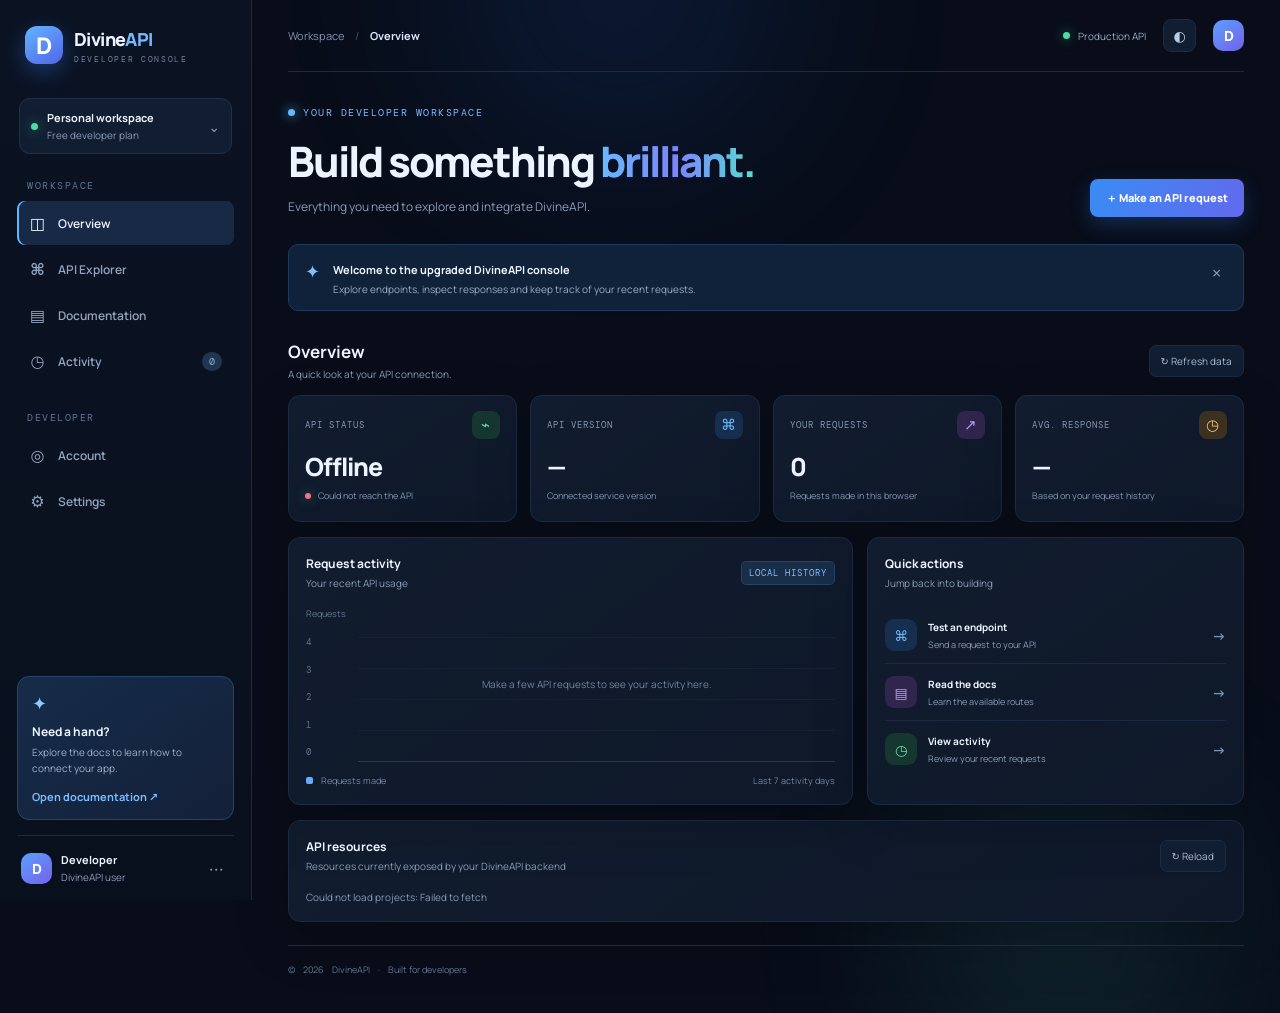
==== index.html @ c01345a4 "Add files via upload" ====
<!doctype html>
<html lang="en">
<head>
  <meta charset="utf-8">
  <meta name="viewport" content="width=device-width, initial-scale=1">
  <meta name="theme-color" content="#080d19">
  <title>DivineAPI — Developer Console</title>
  <link rel="preconnect" href="https://fonts.googleapis.com">
  <link rel="preconnect" href="https://fonts.gstatic.com" crossorigin>
  <link href="https://fonts.googleapis.com/css2?family=DM+Mono:wght@400;500&family=Manrope:wght@400;500;600;700;800&display=swap" rel="stylesheet">
  <link rel="stylesheet" href="styles.css">
</head>
<body>
  <div class="ambient ambient-a"></div><div class="ambient ambient-b"></div>
  <aside class="sidebar" id="sidebar">
    <a class="brand" href="#"><span class="brand-mark">D</span><span>Divine<span class="brand-muted">API</span><small>DEVELOPER CONSOLE</small></span></a>
    <div class="workspace"><span class="workspace-dot"></span><span><b>Personal workspace</b><small>Free developer plan</small></span><span class="chevron">⌄</span></div>
    <nav>
      <p class="nav-label">WORKSPACE</p>
      <button class="nav-link active" data-page="overview"><span>◫</span> Overview</button>
      <button class="nav-link" data-page="explorer"><span>⌘</span> API Explorer</button>
      <button class="nav-link" data-page="docs"><span>▤</span> Documentation</button>
      <button class="nav-link" data-page="activity"><span>◷</span> Activity <i class="nav-count" id="activityCount">0</i></button>
      <p class="nav-label nav-spaced">DEVELOPER</p>
      <button class="nav-link" data-page="account"><span>◎</span> Account</button>
      <button class="nav-link" data-page="settings"><span>⚙</span> Settings</button>
    </nav>
    <div class="sidebar-bottom">
      <div class="help-card"><span class="help-icon">✦</span><b>Need a hand?</b><p>Explore the docs to learn how to connect your app.</p><button data-page="docs">Open documentation ↗</button></div>
      <div class="user-mini"><div class="avatar">D</div><span><b>Developer</b><small>DivineAPI user</small></span><button class="dots" aria-label="Account menu">···</button></div>
    </div>
  </aside>

  <main class="main">
    <header class="topbar">
      <button class="mobile-menu" id="mobileMenu" aria-label="Open menu">☰</button>
      <div class="crumb">Workspace <span>/</span> <b id="crumbPage">Overview</b></div>
      <div class="top-actions"><span class="connection"><i></i> Production API</span><button class="icon-btn" id="themeToggle" title="Toggle theme">◐</button><button class="top-avatar">D</button></div>
    </header>

    <section class="page active" id="page-overview">
      <div class="welcome-row"><div><div class="eyebrow"><span class="pulse"></span> YOUR DEVELOPER WORKSPACE</div><h1>Build something <span>brilliant.</span></h1><p class="subhead">Everything you need to explore and integrate DivineAPI.</p></div><button class="primary-btn" data-page="explorer">＋ Make an API request</button></div>
      <div class="notice"><span>✦</span><div><b>Welcome to the upgraded DivineAPI console</b><p>Explore endpoints, inspect responses and keep track of your recent requests.</p></div><button id="dismissNotice" aria-label="Dismiss">×</button></div>
      <div class="section-head"><div><h2>Overview</h2><p>A quick look at your API connection.</p></div><button class="quiet-btn" id="refreshAll">↻ Refresh data</button></div>
      <div class="stats-grid">
        <article class="stat-card"><div class="stat-top"><span>API STATUS</span><span class="stat-icon green">⌁</span></div><div class="stat-value" id="apiStatus">Checking…</div><div class="stat-foot"><i class="tiny-dot" id="statusDot"></i><span id="statusDetail">Connecting to production</span></div></article>
        <article class="stat-card"><div class="stat-top"><span>API VERSION</span><span class="stat-icon blue">⌘</span></div><div class="stat-value" id="apiVersion">—</div><div class="stat-foot">Connected service version</div></article>
        <article class="stat-card"><div class="stat-top"><span>YOUR REQUESTS</span><span class="stat-icon purple">↗</span></div><div class="stat-value" id="requestTotal">0</div><div class="stat-foot">Requests made in this browser</div></article>
        <article class="stat-card"><div class="stat-top"><span>AVG. RESPONSE</span><span class="stat-icon amber">◷</span></div><div class="stat-value" id="avgResponse">—</div><div class="stat-foot">Based on your request history</div></article>
      </div>
      <div class="content-grid">
        <article class="panel chart-panel"><div class="panel-head"><div><h3>Request activity</h3><p>Your recent API usage</p></div><span class="tag">LOCAL HISTORY</span></div><div class="chart-wrap"><div class="chart-y"><span>Requests</span><span>4</span><span>3</span><span>2</span><span>1</span><span>0</span></div><div class="chart" id="activityChart"><div class="chart-empty">Make a few API requests to see your activity here.</div></div></div><div class="chart-legend"><span><i></i> Requests made</span><span>Last 7 activity days</span></div></article>
        <article class="panel"><div class="panel-head"><div><h3>Quick actions</h3><p>Jump back into building</p></div></div><div class="quick-list"><button data-page="explorer"><span class="quick-icon blue">⌘</span><span><b>Test an endpoint</b><small>Send a request to your API</small></span><strong>→</strong></button><button data-page="docs"><span class="quick-icon purple">▤</span><span><b>Read the docs</b><small>Learn the available routes</small></span><strong>→</strong></button><button data-page="activity"><span class="quick-icon green">◷</span><span><b>View activity</b><small>Review your recent requests</small></span><strong>→</strong></button></div></article>
      </div>
      <article class="panel projects-panel"><div class="panel-head"><div><h3>API resources</h3><p>Resources currently exposed by your DivineAPI backend</p></div><button class="quiet-btn" id="reloadProjects">↻ Reload</button></div><div id="projectsList" class="resource-list"><div class="loading-line">Loading resources…</div></div></article>
    </section>

    <section class="page" id="page-explorer">
      <div class="page-title"><div class="eyebrow">DEVELOPER TOOLS</div><h1>API <span>Explorer</span></h1><p class="subhead">Build a request, send it to DivineAPI and inspect the response.</p></div>
      <div class="explorer-layout">
        <article class="panel request-panel">
          <div class="panel-head"><div><h3>Request builder</h3><p>Requests are sent directly from your browser.</p></div><span class="tag">LIVE</span></div>
          <label class="field-label">REQUEST URL</label><div class="url-row"><select id="method"><option>GET</option><option>POST</option><option>PUT</option><option>PATCH</option><option>DELETE</option></select><input id="endpoint" value="/api/status" spellcheck="false"><button class="send-btn" id="sendRequest">Send ↗</button></div>
          <div class="field-label row-label"><span>HEADERS</span><button class="text-btn" id="addHeader">＋ Add header</button></div><div id="headers" class="headers-list"><div class="header-row"><input value="Accept" aria-label="Header name"><input value="application/json" aria-label="Header value"><button class="remove-header" aria-label="Remove header">×</button></div></div>
          <label class="field-label body-label" for="requestBody">JSON BODY <span class="optional">OPTIONAL · POST / PUT / PATCH</span></label><textarea id="requestBody" spellcheck="false" placeholder='{&#10;  "example": "value"&#10;}'></textarea>
          <div class="request-tip"><span>ⓘ</span> Never put private service-role keys or passwords in frontend requests.</div>
        </article>
        <article class="panel response-panel"><div class="panel-head"><div><h3>Response</h3><p>Server output appears here.</p></div><button class="quiet-btn" id="copyResponse">Copy</button></div><div class="response-meta"><span class="response-status" id="responseStatus">WAITING</span><span id="responseTime">—</span></div><pre id="responseOutput"><span class="muted-code">// Your response will appear here.</span></pre></article>
      </div>
      <div class="panel endpoint-shortcuts"><div class="panel-head"><div><h3>Try a known endpoint</h3><p>These routes are part of the current DivineAPI backend.</p></div></div><div class="endpoint-chips"><button data-endpoint="/api/status">GET <b>/api/status</b></button><button data-endpoint="/api/projects">GET <b>/api/projects</b></button><button data-endpoint="/api/auth/me">GET <b>/api/auth/me</b></button></div></div>
    </section>

    <section class="page" id="page-docs">
      <div class="page-title"><div class="eyebrow">LEARN & INTEGRATE</div><h1>API <span>Documentation</span></h1><p class="subhead">A practical guide to the routes currently available in DivineAPI.</p></div>
      <div class="docs-layout"><aside class="panel docs-nav"><b>GETTING STARTED</b><button class="doc-nav active" data-doc="intro">Introduction</button><button class="doc-nav" data-doc="requests">Making requests</button><b>ENDPOINTS</b><button class="doc-nav" data-doc="status">GET /api/status</button><button class="doc-nav" data-doc="projects">GET /api/projects</button><button class="doc-nav" data-doc="login">POST /api/auth/login</button><button class="doc-nav" data-doc="register">POST /api/auth/register</button><button class="doc-nav" data-doc="reset">POST /api/auth/forgot-password</button></aside><article class="panel doc-content" id="docContent"></article></div>
    </section>

    <section class="page" id="page-activity">
      <div class="page-title"><div class="eyebrow">REQUEST MONITOR</div><h1>Activity <span>history</span></h1><p class="subhead">A local record of requests made from this browser.</p></div>
      <article class="panel"><div class="panel-head"><div><h3>Recent requests</h3><p id="historySubtitle">No requests yet.</p></div><button class="quiet-btn danger-text" id="clearHistory">Clear history</button></div><div class="table-scroll"><table><thead><tr><th>METHOD</th><th>ENDPOINT</th><th>STATUS</th><th>TIME</th><th>WHEN</th></tr></thead><tbody id="historyRows"><tr><td colspan="5" class="empty-cell">Your request history will appear here.</td></tr></tbody></table></div></article>
    </section>

    <section class="page" id="page-account">
      <div class="page-title"><div class="eyebrow">DEVELOPER PROFILE</div><h1>Your <span>account</span></h1><p class="subhead">Sign in to access your DivineAPI account.</p></div>
      <div class="account-grid"><article class="panel account-card"><div class="account-avatar">D</div><h3>DivineAPI developer</h3><p>Account tools connect to your existing API authentication routes.</p><div class="account-actions"><button class="primary-btn" id="showLogin">Sign in</button><button class="secondary-btn" id="showRegister">Create account</button></div><div id="authMessage" class="auth-message"></div></article><article class="panel auth-form" id="authForm"><div class="panel-head"><div><h3 id="authTitle">Sign in</h3><p id="authDescription">Use your DivineAPI account details.</p></div></div><label class="field-label" for="authEmail">EMAIL</label><input class="form-input" id="authEmail" type="email" autocomplete="email" placeholder="you@example.com"><label class="field-label" for="authPassword">PASSWORD</label><input class="form-input" id="authPassword" type="password" autocomplete="current-password" placeholder="Your password"><div id="usernameWrap" class="hidden"><label class="field-label" for="authUsername">USERNAME</label><input class="form-input" id="authUsername" placeholder="Choose a username"></div><button class="primary-btn full-btn" id="authSubmit">Sign in</button><button class="text-btn" id="forgotPassword">Forgot password?</button><div class="auth-warning">Use your own account. Never share your password or verification codes.</div></article></div>
    </section>

    <section class="page" id="page-settings">
      <div class="page-title"><div class="eyebrow">PREFERENCES</div><h1>Console <span>settings</span></h1><p class="subhead">Personalize this browser's developer console.</p></div>
      <article class="panel settings-panel"><div class="setting-row"><div><b>Appearance</b><p>Switch between dark and light themes.</p></div><button class="secondary-btn" id="settingsTheme">Toggle theme</button></div><div class="setting-row"><div><b>Request history</b><p>History is stored locally in this browser only.</p></div><button class="secondary-btn" id="settingsClear">Clear local history</button></div><div class="setting-row"><div><b>API connection</b><p id="apiBaseText">https://divine-api-seven.vercel.app</p></div><button class="secondary-btn" id="testConnection">Test connection</button></div></article>
    </section>
    <footer>© <span id="year"></span> DivineAPI <span>·</span> Built for developers</footer>
  </main>
  <div class="toast" id="toast"></div>
  <script src="app.js"></script>
</body>
</html>
---- styles.css ----
:root{--bg:#080d19;--sidebar:#0b1120;--panel:#101a2c;--panel2:#0d1728;--line:#1c2b42;--text:#edf4ff;--muted:#8a9bb4;--blue:#56a9ff;--cyan:#4de0d0;--purple:#a78bfa;--green:#4adea5;--red:#fb7185;--shadow:0 18px 55px #0003}*{box-sizing:border-box}body{margin:0;background:var(--bg);color:var(--text);font-family:Manrope,system-ui,sans-serif;font-size:14px;min-height:100vh}button,input,select,textarea{font:inherit}button{cursor:pointer}.ambient{position:fixed;pointer-events:none;border-radius:50%;filter:blur(100px);opacity:.12;z-index:-1}.ambient-a{width:340px;height:340px;background:#237dff;top:-180px;left:35%}.ambient-b{width:300px;height:300px;background:#4de0d0;bottom:-180px;right:5%}.sidebar{width:252px;position:fixed;inset:0 auto 0 0;background:linear-gradient(180deg,#0b1323,#09101d);border-right:1px solid var(--line);padding:26px 17px 16px;display:flex;flex-direction:column;z-index:5}.brand{display:flex;align-items:center;gap:11px;color:var(--text);text-decoration:none;font-size:18px;font-weight:800;letter-spacing:-.6px;padding:0 8px}.brand-mark{width:38px;height:38px;border-radius:12px;display:grid;place-items:center;background:linear-gradient(145deg,#62b5ff,#5165e8);box-shadow:0 7px 22px #3d82ff55;color:white;font-size:23px}.brand-muted{color:#74baff}.brand small{display:block;color:#71839d;font:8px 'DM Mono',monospace;letter-spacing:1.7px;margin-top:3px}.workspace{margin:34px 2px 25px;padding:11px;background:#111e31;border:1px solid #20324a;border-radius:11px;display:flex;align-items:center;gap:9px}.workspace-dot,.connection i,.pulse,.tiny-dot{width:7px;height:7px;border-radius:50%;background:var(--green);box-shadow:0 0 12px #4adea588}.workspace b,.workspace small,.user-mini b,.user-mini small{display:block}.workspace b,.user-mini b{font-size:11px}.workspace small,.user-mini small{font-size:10px;color:var(--muted);margin-top:3px}.chevron{margin-left:auto;color:var(--muted)}.nav-label{font:10px 'DM Mono',monospace;color:#61738e;letter-spacing:1.5px;padding:0 10px;margin:0 0 9px}.nav-spaced{margin-top:28px}.nav-link{width:100%;border:0;background:none;color:#93a4bd;padding:11px 12px;text-align:left;border-radius:8px;display:flex;align-items:center;gap:12px;font-weight:600;font-size:12px;margin:2px 0}.nav-link>span{width:17px;text-align:center;font-size:16px}.nav-link:hover,.nav-link.active{background:#172944;color:#eaf4ff}.nav-link.active{box-shadow:inset 2px 0 #63b4ff}.nav-count{font-style:normal;margin-left:auto;font:10px 'DM Mono';color:#90a7c5;background:#203550;padding:3px 7px;border-radius:20px}.sidebar-bottom{margin-top:auto}.help-card{padding:14px;background:linear-gradient(145deg,#152c49,#142039);border:1px solid #25466b;border-radius:12px;margin-bottom:15px}.help-icon{color:#8dcaff;font-size:18px}.help-card b{display:block;margin:8px 0 4px;font-size:12px}.help-card p{font-size:10px;line-height:1.6;color:#9fb0c7;margin:0 0 10px}.help-card button,.text-btn{border:0;background:none;color:#79bcff;font-size:11px;font-weight:700;padding:0}.user-mini{border-top:1px solid var(--line);padding:16px 4px 0;display:flex;align-items:center;gap:9px}.avatar,.top-avatar{width:31px;height:31px;border-radius:10px;background:linear-gradient(140deg,#5b9fff,#7462e9);display:grid;place-items:center;color:white;font-weight:800}.dots{margin-left:auto;background:none;border:0;color:#8192aa;font-size:20px}.main{margin-left:252px;min-height:100vh;padding:0 36px 20px;max-width:1600px}.topbar{height:72px;border-bottom:1px solid var(--line);display:flex;align-items:center;justify-content:space-between}.crumb{color:#8293ac;font-size:11px}.crumb span{padding:0 9px;color:#455670}.crumb b{color:#dce9fb}.top-actions{display:flex;align-items:center;gap:17px}.connection{display:flex;align-items:center;gap:8px;color:#9aacc3;font-size:10px}.icon-btn{background:#111d30;border:1px solid var(--line);color:#b9cce5;border-radius:8px;width:33px;height:33px}.top-avatar{border:0}.mobile-menu{display:none}.page{display:none;padding-top:34px;animation:fade .25s ease}.page.active{display:block}@keyframes fade{from{opacity:0;transform:translateY(5px)}to{opacity:1;transform:none}}.welcome-row{display:flex;justify-content:space-between;align-items:end;gap:20px}.eyebrow{font:10px 'DM Mono',monospace;color:#79baff;letter-spacing:1.5px;display:flex;align-items:center;gap:8px}.pulse{background:#64baff;box-shadow:0 0 12px #64baff}.page h1{font-size:clamp(29px,4vw,42px);letter-spacing:-2px;margin:13px 0 7px;font-weight:800}.page h1 span{background:linear-gradient(90deg,#68baff,#7c83ff,#55dfd0);background-clip:text;color:transparent}.subhead{color:var(--muted);font-size:12px;margin:0;line-height:1.7}.primary-btn,.send-btn{border:0;background:linear-gradient(110deg,#398cf3,#6269ee);color:white;padding:11px 16px;border-radius:8px;font-size:11px;font-weight:800;box-shadow:0 7px 20px #397ff044;transition:.2s}.primary-btn:hover,.send-btn:hover{transform:translateY(-2px);filter:brightness(1.1)}.notice{margin:27px 0 29px;padding:14px 16px;display:flex;gap:13px;align-items:flex-start;background:#10223a;border:1px solid #1d3b5d;border-radius:10px}.notice>span{color:#7fc2ff;font-size:18px}.notice b{font-size:11px}.notice p{margin:4px 0 0;color:#9aacc3;font-size:10px}.notice button{margin-left:auto;border:0;background:none;color:#8498b2;font-size:19px}.section-head,.panel-head{display:flex;align-items:center;justify-content:space-between;gap:15px}.section-head{margin-bottom:14px}.section-head h2{font-size:17px;margin:0 0 4px}.section-head p,.panel-head p{font-size:10px;color:var(--muted);margin:0}.quiet-btn{background:#111d30;border:1px solid var(--line);color:#a9bdd6;border-radius:7px;padding:8px 11px;font-size:10px}.quiet-btn:hover,.secondary-btn:hover{border-color:#477bb1;color:white}.stats-grid{display:grid;grid-template-columns:repeat(4,minmax(0,1fr));gap:13px}.stat-card,.panel{background:linear-gradient(145deg,#111c2e,#0e1829);border:1px solid var(--line);border-radius:12px;box-shadow:var(--shadow)}.stat-card{padding:15px 16px;min-height:127px}.stat-top{display:flex;justify-content:space-between;align-items:center;color:#8497b2;font:9px 'DM Mono';letter-spacing:1px}.stat-icon{width:28px;height:28px;border-radius:8px;display:grid;place-items:center;font-size:15px}.green{background:#15372f;color:#59e2ac}.blue{background:#172f4e;color:#70baff}.purple{background:#30264d;color:#b59aff}.amber{background:#3c3020;color:#f4c36c}.stat-value{font-size:25px;font-weight:800;letter-spacing:-1px;margin:10px 0 5px}.stat-foot{font-size:9px;color:#8294ad;display:flex;align-items:center;gap:7px}.tiny-dot{width:6px;height:6px}.content-grid{display:grid;grid-template-columns:1.5fr 1fr;gap:14px;margin-top:15px}.panel{padding:17px;margin-bottom:14px}.panel-head{margin-bottom:17px}.panel-head h3{font-size:12px;margin:0 0 4px}.tag{font:9px 'DM Mono';letter-spacing:1px;color:#83bfff;background:#172d48;border:1px solid #254362;border-radius:5px;padding:5px 7px}.chart-wrap{height:155px;display:flex;gap:12px}.chart-y{display:flex;flex-direction:column;justify-content:space-between;color:#62748e;font:9px 'DM Mono';padding:0 0 4px}.chart-y span:first-child{font-family:Manrope;font-size:9px}.chart{flex:1;display:flex;align-items:end;justify-content:space-around;border-bottom:1px solid #263750;background:repeating-linear-gradient(to bottom,transparent 0,transparent 30px,#1b2a40 31px);position:relative;padding:0 8px}.chart-empty{position:absolute;inset:0;display:grid;place-items:center;text-align:center;color:#71839d;font-size:10px;padding:15px}.bar-group{height:100%;display:flex;align-items:end;gap:4px;position:relative;z-index:1}.bar{width:13px;min-height:2px;background:linear-gradient(180deg,#6bbcff,#5e70eb);border-radius:4px 4px 0 0;transition:height .4s}.chart-legend{display:flex;justify-content:space-between;color:#7587a0;font-size:9px;margin-top:12px}.chart-legend i{display:inline-block;width:7px;height:7px;border-radius:2px;background:#69aaff;margin-right:6px}.quick-list button{width:100%;display:flex;align-items:center;gap:11px;padding:12px 0;background:none;border:0;border-bottom:1px solid #1b2a40;color:var(--text);text-align:left}.quick-list button:last-child{border:0}.quick-icon{width:32px;height:32px;border-radius:9px;display:grid;place-items:center}.quick-list b,.quick-list small{display:block}.quick-list b{font-size:10px}.quick-list small{font-size:9px;color:var(--muted);margin-top:4px}.quick-list strong{margin-left:auto;color:#7894b5}.projects-panel{margin-top:1px}.resource-list{display:grid;grid-template-columns:repeat(3,1fr);gap:9px}.resource-item{padding:12px;background:#0d1727;border:1px solid #1d2d44;border-radius:8px}.resource-item b{font-size:10px;display:block}.resource-item small{font:9px 'DM Mono';color:#83baff;display:block;margin-top:6px}.loading-line{font-size:10px;color:var(--muted)}footer{border-top:1px solid var(--line);padding:17px 0;margin-top:23px;color:#61738e;font-size:9px}footer span{padding:0 6px}.page-title{margin-bottom:24px}.explorer-layout{display:grid;grid-template-columns:1.05fr .95fr;gap:14px}.request-panel,.response-panel{min-width:0}.field-label{display:block;font:9px 'DM Mono';letter-spacing:1px;color:#8297b3;margin:17px 0 8px}.url-row{display:flex;gap:7px}.url-row select,.url-row input,.form-input,.header-row input{background:#091322;border:1px solid #253852;color:var(--text);border-radius:7px;padding:10px;font-size:11px;min-width:0}.url-row select{width:72px;color:#75bdff;font:10px 'DM Mono'}.url-row input{flex:1;font:11px 'DM Mono'}.send-btn{padding:0 15px}.row-label{display:flex;justify-content:space-between;align-items:center}.row-label .text-btn{font:10px Manrope}.headers-list{display:grid;gap:7px}.header-row{display:flex;gap:7px}.header-row input{width:50%;font:10px 'DM Mono'}.remove-header{border:0;background:none;color:#8193ad;font-size:17px}.optional{color:#566a85;font-size:8px;margin-left:6px}.body-label{margin-top:18px}textarea{width:100%;min-height:120px;resize:vertical;background:#091322;border:1px solid #253852;border-radius:8px;padding:12px;color:#dceaff;font:11px/1.6 'DM Mono';outline:none}input:focus,select:focus,textarea:focus{border-color:#529be8;outline:1px solid #529be833}.request-tip{font-size:9px;color:#8497b1;margin-top:11px;line-height:1.6}.request-tip span{color:#6fb7ff}.response-meta{display:flex;align-items:center;gap:10px;color:#8092aa;font:9px 'DM Mono';margin:9px 0 12px}.response-status{padding:4px 7px;border-radius:5px;background:#1b2b40;color:#9eb4ce}.response-status.ok{background:#15382f;color:#60e3ad}.response-status.bad{background:#43232d;color:#ff8da0}pre{margin:0;background:#091322;border:1px solid #1b2d44;border-radius:8px;padding:14px;min-height:300px;max-height:470px;overflow:auto;color:#a8d5ff;font:10px/1.7 'DM Mono';white-space:pre-wrap;word-break:break-word}.muted-code{color:#61758f}.endpoint-chips{display:flex;gap:8px;flex-wrap:wrap}.endpoint-chips button{background:#0b1626;border:1px solid #243852;border-radius:7px;padding:9px 11px;color:#75baff;font:9px 'DM Mono'}.endpoint-chips b{color:#d7e6f8;margin-left:5px}.docs-layout{display:grid;grid-template-columns:205px 1fr;gap:14px}.docs-nav{align-self:start}.docs-nav>b{display:block;font:9px 'DM Mono';color:#7286a2;letter-spacing:1px;margin:6px 0 10px}.docs-nav>b:not(:first-child){margin-top:22px}.doc-nav{display:block;width:100%;text-align:left;border:0;background:none;color:#94a6bf;padding:9px;border-radius:6px;font-size:10px}.doc-nav.active,.doc-nav:hover{background:#172a43;color:#8cc8ff}.doc-content{min-height:370px}.doc-content h2{font-size:20px;margin:0 0 12px}.doc-content h3{font-size:13px;margin:24px 0 8px}.doc-content p,.doc-content li{font-size:11px;line-height:1.8;color:#9bacbf}.doc-content code{font:10px 'DM Mono';color:#8cc8ff;background:#0a1524;padding:3px 5px;border-radius:4px}.doc-content pre{min-height:0;margin:12px 0}.doc-content .copy-code{float:right}.table-scroll{overflow:auto}table{width:100%;border-collapse:collapse;text-align:left;white-space:nowrap}th{font:9px 'DM Mono';color:#71849e;letter-spacing:1px;padding:10px;border-bottom:1px solid var(--line)}td{font:10px 'DM Mono';color:#b5c7dd;padding:13px 10px;border-bottom:1px solid #1a2940}td .method{color:#70baff}td .status-pill{padding:4px 6px;border-radius:4px;background:#15382f;color:#5ee0aa}.empty-cell{text-align:center;color:#7789a2;padding:30px}.danger-text{color:#ff8c9e}.account-grid{display:grid;grid-template-columns:.85fr 1.15fr;gap:14px;max-width:900px}.account-card{text-align:center;padding:30px}.account-avatar{width:55px;height:55px;margin:5px auto 13px;border-radius:17px;display:grid;place-items:center;background:linear-gradient(145deg,#5bafff,#635ce8);font-size:27px;font-weight:800}.account-card h3{font-size:14px}.account-card p{font-size:10px;color:var(--muted);line-height:1.7}.account-actions{display:flex;justify-content:center;gap:8px;flex-wrap:wrap;margin-top:20px}.secondary-btn{background:#111e31;border:1px solid #2a3d57;color:#b9cce3;border-radius:7px;padding:10px 13px;font-size:10px;font-weight:700}.auth-form .field-label{margin-top:13px}.form-input{width:100%;padding:11px}.full-btn{width:100%;margin-top:17px}.auth-form>.text-btn{display:block;margin:13px auto}.auth-warning{font-size:9px;color:#8193aa;background:#0b1625;padding:10px;border-radius:7px;line-height:1.6}.auth-message{font-size:10px;color:#6fe0b0;margin-top:15px}.hidden{display:none}.settings-panel{max-width:850px}.setting-row{display:flex;align-items:center;justify-content:space-between;gap:15px;padding:18px 0;border-bottom:1px solid var(--line)}.setting-row:last-child{border:0}.setting-row b{font-size:11px}.setting-row p{font-size:10px;color:var(--muted);margin:5px 0 0}.setting-row p#apiBaseText{font-family:'DM Mono';color:#80bfff}.toast{position:fixed;right:24px;bottom:24px;background:#18314d;border:1px solid #31567a;color:#eaf5ff;padding:12px 16px;border-radius:9px;font-size:11px;box-shadow:var(--shadow);opacity:0;transform:translateY(10px);pointer-events:none;transition:.25s;z-index:20}.toast.show{opacity:1;transform:none}body.light{--bg:#eef3fa;--sidebar:#f8fbff;--panel:#fff;--panel2:#f5f8fc;--line:#dce5f0;--text:#15243a;--muted:#65758c;--shadow:0 12px 35px #314c6b12}body.light .sidebar{background:#f8fbff}body.light .stat-card,body.light .panel{background:linear-gradient(145deg,#fff,#f9fbff)}body.light .workspace,body.light .notice,body.light .help-card{background:#edf4fc}body.light .url-row input,body.light .url-row select,body.light .form-input,body.light .header-row input,body.light textarea,body.light pre,body.light .resource-item,body.light .endpoint-chips button{background:#f4f7fb;color:#20324b}body.light .quick-list button{color:#1d2d43}body.light .crumb b{color:#20324b}body.light .quiet-btn,body.light .icon-btn,body.light .secondary-btn{background:#f5f8fc;color:#40536c}body.light td{color:#40536c}@media(max-width:1100px){.main{padding:0 24px 20px}.stats-grid{grid-template-columns:repeat(2,1fr)}.content-grid{grid-template-columns:1fr}.resource-list{grid-template-columns:repeat(2,1fr)}}@media(max-width:760px){.sidebar{transform:translateX(-100%);transition:transform .25s;box-shadow:var(--shadow)}.sidebar.open{transform:translateX(0)}.main{margin-left:0;padding:0 17px 18px}.topbar{height:60px}.mobile-menu{display:block;background:none;border:0;color:var(--text);font-size:19px;margin-right:12px}.crumb{margin-right:auto}.connection{display:none}.welcome-row{align-items:flex-start;flex-direction:column}.welcome-row .primary-btn{width:100%}.page{padding-top:25px}.explorer-layout,.docs-layout,.account-grid{grid-template-columns:1fr}.docs-nav{display:grid;grid-template-columns:repeat(2,1fr);gap:3px}.docs-nav>b{grid-column:1/-1}.docs-nav>b:not(:first-child){margin-top:8px}.resource-list{grid-template-columns:1fr 1fr}.stats-grid{gap:9px}.stat-card{padding:12px;min-height:115px}.stat-value{font-size:22px}.chart-panel{min-width:0}.setting-row{align-items:flex-start;flex-direction:column}.setting-row button{width:100%}.page h1{letter-spacing:-1.5px}.top-actions{gap:8px}}@media(max-width:430px){.stats-grid{grid-template-columns:1fr 1fr}.stat-top{font-size:8px}.resource-list{grid-template-columns:1fr}.url-row{flex-wrap:wrap}.url-row input{min-width:calc(100% - 80px)}.send-btn{height:38px;margin-left:auto}.endpoint-chips{display:grid}.endpoint-chips button{text-align:left}.notice{padding:12px}.chart-wrap{height:135px}}
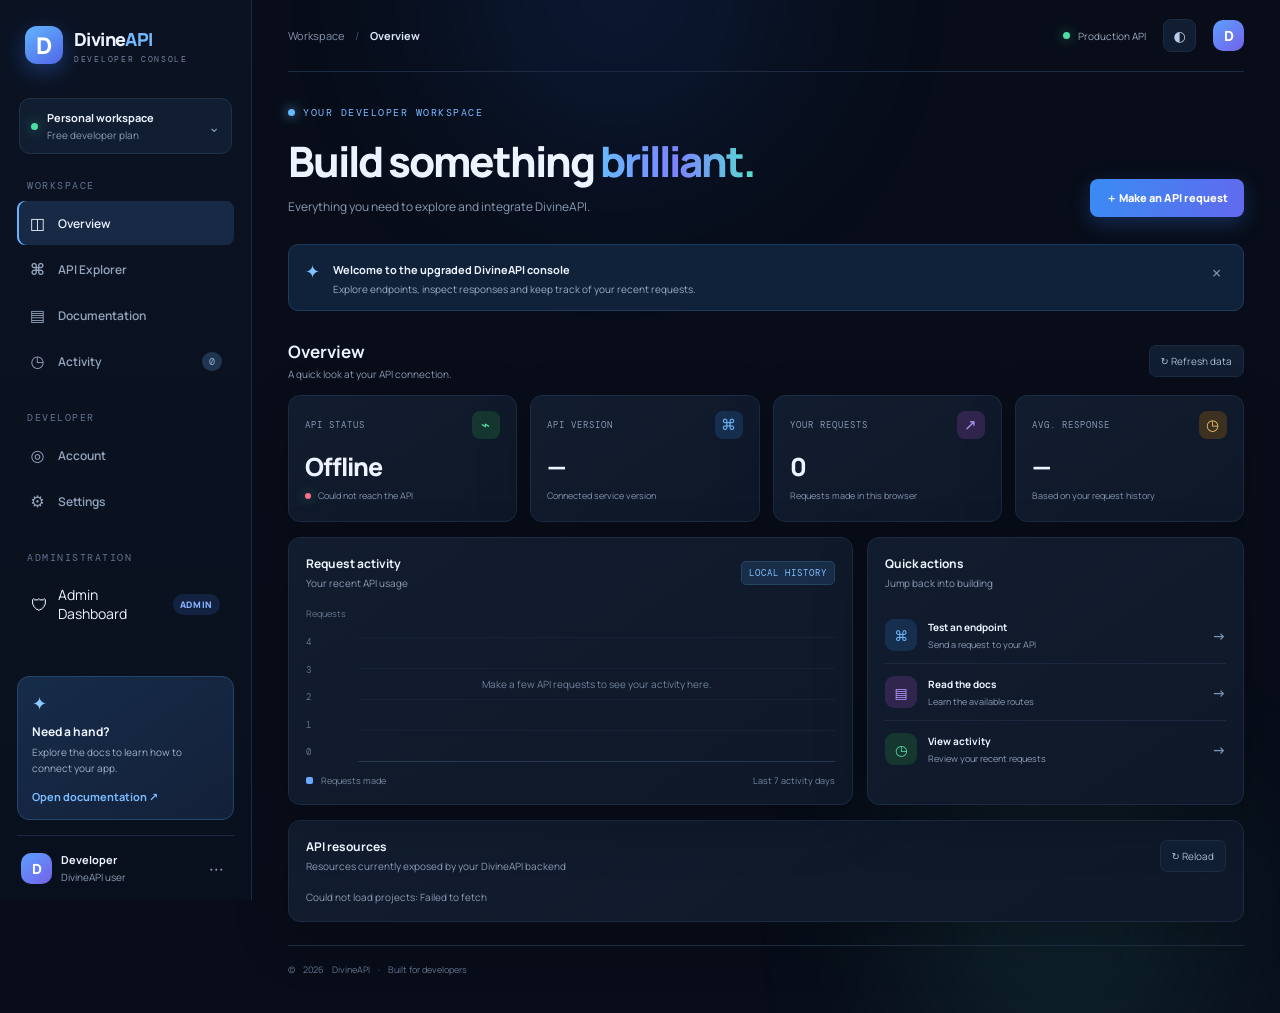
==== commit 7f3c52ac: "Refactor HTML structure and styles for sidebar" ====
--- a/index.html
+++ b/index.html
@@ -1,3 +1,4 @@
+
 <!doctype html>
 <html lang="en">
 <head>
@@ -9,25 +10,90 @@
   <link rel="preconnect" href="https://fonts.gstatic.com" crossorigin>
   <link href="https://fonts.googleapis.com/css2?family=DM+Mono:wght@400;500&family=Manrope:wght@400;500;600;700;800&display=swap" rel="stylesheet">
   <link rel="stylesheet" href="styles.css">
+  <style>
+    .admin-nav-link {
+      display: flex;
+      align-items: center;
+      gap: 10px;
+      width: 100%;
+      padding: 12px 14px;
+      margin-top: 5px;
+      border-radius: 9px;
+      text-decoration: none;
+      color: inherit;
+      font: inherit;
+      transition: background .2s, color .2s;
+    }
+
+    .admin-nav-link:hover {
+      background: rgba(67, 133, 255, .12);
+      color: #4385ff;
+    }
+
+    .admin-nav-link span {
+      font-size: 17px;
+    }
+
+    .admin-nav-link .admin-badge {
+      margin-left: auto;
+      font-size: 9px;
+      font-weight: 800;
+      letter-spacing: .7px;
+      color: #8bb5ff;
+      background: rgba(67, 133, 255, .15);
+      padding: 4px 7px;
+      border-radius: 20px;
+    }
+  </style>
 </head>
 <body>
   <div class="ambient ambient-a"></div><div class="ambient ambient-b"></div>
+
   <aside class="sidebar" id="sidebar">
-    <a class="brand" href="#"><span class="brand-mark">D</span><span>Divine<span class="brand-muted">API</span><small>DEVELOPER CONSOLE</small></span></a>
-    <div class="workspace"><span class="workspace-dot"></span><span><b>Personal workspace</b><small>Free developer plan</small></span><span class="chevron">⌄</span></div>
+    <a class="brand" href="#">
+      <span class="brand-mark">D</span>
+      <span>Divine<span class="brand-muted">API</span><small>DEVELOPER CONSOLE</small></span>
+    </a>
+
+    <div class="workspace">
+      <span class="workspace-dot"></span>
+      <span><b>Personal workspace</b><small>Free developer plan</small></span>
+      <span class="chevron">⌄</span>
+    </div>
+
     <nav>
       <p class="nav-label">WORKSPACE</p>
       <button class="nav-link active" data-page="overview"><span>◫</span> Overview</button>
       <button class="nav-link" data-page="explorer"><span>⌘</span> API Explorer</button>
       <button class="nav-link" data-page="docs"><span>▤</span> Documentation</button>
       <button class="nav-link" data-page="activity"><span>◷</span> Activity <i class="nav-count" id="activityCount">0</i></button>
+
       <p class="nav-label nav-spaced">DEVELOPER</p>
       <button class="nav-link" data-page="account"><span>◎</span> Account</button>
       <button class="nav-link" data-page="settings"><span>⚙</span> Settings</button>
+
+      <!-- ADMIN DASHBOARD LINK -->
+      <p class="nav-label nav-spaced">ADMINISTRATION</p>
+      <a class="admin-nav-link" href="admin.html">
+        <span>🛡</span>
+        Admin Dashboard
+        <span class="admin-badge">ADMIN</span>
+      </a>
     </nav>
+
     <div class="sidebar-bottom">
-      <div class="help-card"><span class="help-icon">✦</span><b>Need a hand?</b><p>Explore the docs to learn how to connect your app.</p><button data-page="docs">Open documentation ↗</button></div>
-      <div class="user-mini"><div class="avatar">D</div><span><b>Developer</b><small>DivineAPI user</small></span><button class="dots" aria-label="Account menu">···</button></div>
+      <div class="help-card">
+        <span class="help-icon">✦</span>
+        <b>Need a hand?</b>
+        <p>Explore the docs to learn how to connect your app.</p>
+        <button data-page="docs">Open documentation ↗</button>
+      </div>
+
+      <div class="user-mini">
+        <div class="avatar">D</div>
+        <span><b>Developer</b><small>DivineAPI user</small></span>
+        <button class="dots" aria-label="Account menu">···</button>
+      </div>
     </div>
   </aside>
 
@@ -35,63 +101,249 @@
     <header class="topbar">
       <button class="mobile-menu" id="mobileMenu" aria-label="Open menu">☰</button>
       <div class="crumb">Workspace <span>/</span> <b id="crumbPage">Overview</b></div>
-      <div class="top-actions"><span class="connection"><i></i> Production API</span><button class="icon-btn" id="themeToggle" title="Toggle theme">◐</button><button class="top-avatar">D</button></div>
+      <div class="top-actions">
+        <span class="connection"><i></i> Production API</span>
+        <button class="icon-btn" id="themeToggle" title="Toggle theme">◐</button>
+        <button class="top-avatar">D</button>
+      </div>
     </header>
 
     <section class="page active" id="page-overview">
-      <div class="welcome-row"><div><div class="eyebrow"><span class="pulse"></span> YOUR DEVELOPER WORKSPACE</div><h1>Build something <span>brilliant.</span></h1><p class="subhead">Everything you need to explore and integrate DivineAPI.</p></div><button class="primary-btn" data-page="explorer">＋ Make an API request</button></div>
-      <div class="notice"><span>✦</span><div><b>Welcome to the upgraded DivineAPI console</b><p>Explore endpoints, inspect responses and keep track of your recent requests.</p></div><button id="dismissNotice" aria-label="Dismiss">×</button></div>
-      <div class="section-head"><div><h2>Overview</h2><p>A quick look at your API connection.</p></div><button class="quiet-btn" id="refreshAll">↻ Refresh data</button></div>
+      <div class="welcome-row">
+        <div>
+          <div class="eyebrow"><span class="pulse"></span> YOUR DEVELOPER WORKSPACE</div>
+          <h1>Build something <span>brilliant.</span></h1>
+          <p class="subhead">Everything you need to explore and integrate DivineAPI.</p>
+        </div>
+        <button class="primary-btn" data-page="explorer">＋ Make an API request</button>
+      </div>
+
+      <div class="notice">
+        <span>✦</span>
+        <div>
+          <b>Welcome to the upgraded DivineAPI console</b>
+          <p>Explore endpoints, inspect responses and keep track of your recent requests.</p>
+        </div>
+        <button id="dismissNotice" aria-label="Dismiss">×</button>
+      </div>
+
+      <div class="section-head">
+        <div><h2>Overview</h2><p>A quick look at your API connection.</p></div>
+        <button class="quiet-btn" id="refreshAll">↻ Refresh data</button>
+      </div>
+
       <div class="stats-grid">
-        <article class="stat-card"><div class="stat-top"><span>API STATUS</span><span class="stat-icon green">⌁</span></div><div class="stat-value" id="apiStatus">Checking…</div><div class="stat-foot"><i class="tiny-dot" id="statusDot"></i><span id="statusDetail">Connecting to production</span></div></article>
-        <article class="stat-card"><div class="stat-top"><span>API VERSION</span><span class="stat-icon blue">⌘</span></div><div class="stat-value" id="apiVersion">—</div><div class="stat-foot">Connected service version</div></article>
-        <article class="stat-card"><div class="stat-top"><span>YOUR REQUESTS</span><span class="stat-icon purple">↗</span></div><div class="stat-value" id="requestTotal">0</div><div class="stat-foot">Requests made in this browser</div></article>
-        <article class="stat-card"><div class="stat-top"><span>AVG. RESPONSE</span><span class="stat-icon amber">◷</span></div><div class="stat-value" id="avgResponse">—</div><div class="stat-foot">Based on your request history</div></article>
-      </div>
+        <article class="stat-card">
+          <div class="stat-top"><span>API STATUS</span><span class="stat-icon green">⌁</span></div>
+          <div class="stat-value" id="apiStatus">Checking…</div>
+          <div class="stat-foot"><i class="tiny-dot" id="statusDot"></i><span id="statusDetail">Connecting to production</span></div>
+        </article>
+        <article class="stat-card">
+          <div class="stat-top"><span>API VERSION</span><span class="stat-icon blue">⌘</span></div>
+          <div class="stat-value" id="apiVersion">—</div>
+          <div class="stat-foot">Connected service version</div>
+        </article>
+        <article class="stat-card">
+          <div class="stat-top"><span>YOUR REQUESTS</span><span class="stat-icon purple">↗</span></div>
+          <div class="stat-value" id="requestTotal">0</div>
+          <div class="stat-foot">Requests made in this browser</div>
+        </article>
+        <article class="stat-card">
+          <div class="stat-top"><span>AVG. RESPONSE</span><span class="stat-icon amber">◷</span></div>
+          <div class="stat-value" id="avgResponse">—</div>
+          <div class="stat-foot">Based on your request history</div>
+        </article>
+      </div>
+
       <div class="content-grid">
-        <article class="panel chart-panel"><div class="panel-head"><div><h3>Request activity</h3><p>Your recent API usage</p></div><span class="tag">LOCAL HISTORY</span></div><div class="chart-wrap"><div class="chart-y"><span>Requests</span><span>4</span><span>3</span><span>2</span><span>1</span><span>0</span></div><div class="chart" id="activityChart"><div class="chart-empty">Make a few API requests to see your activity here.</div></div></div><div class="chart-legend"><span><i></i> Requests made</span><span>Last 7 activity days</span></div></article>
-        <article class="panel"><div class="panel-head"><div><h3>Quick actions</h3><p>Jump back into building</p></div></div><div class="quick-list"><button data-page="explorer"><span class="quick-icon blue">⌘</span><span><b>Test an endpoint</b><small>Send a request to your API</small></span><strong>→</strong></button><button data-page="docs"><span class="quick-icon purple">▤</span><span><b>Read the docs</b><small>Learn the available routes</small></span><strong>→</strong></button><button data-page="activity"><span class="quick-icon green">◷</span><span><b>View activity</b><small>Review your recent requests</small></span><strong>→</strong></button></div></article>
-      </div>
-      <article class="panel projects-panel"><div class="panel-head"><div><h3>API resources</h3><p>Resources currently exposed by your DivineAPI backend</p></div><button class="quiet-btn" id="reloadProjects">↻ Reload</button></div><div id="projectsList" class="resource-list"><div class="loading-line">Loading resources…</div></div></article>
+        <article class="panel chart-panel">
+          <div class="panel-head">
+            <div><h3>Request activity</h3><p>Your recent API usage</p></div>
+            <span class="tag">LOCAL HISTORY</span>
+          </div>
+          <div class="chart-wrap">
+            <div class="chart-y"><span>Requests</span><span>4</span><span>3</span><span>2</span><span>1</span><span>0</span></div>
+            <div class="chart" id="activityChart">
+              <div class="chart-empty">Make a few API requests to see your activity here.</div>
+            </div>
+          </div>
+          <div class="chart-legend"><span><i></i> Requests made</span><span>Last 7 activity days</span></div>
+        </article>
+
+        <article class="panel">
+          <div class="panel-head"><div><h3>Quick actions</h3><p>Jump back into building</p></div></div>
+          <div class="quick-list">
+            <button data-page="explorer"><span class="quick-icon blue">⌘</span><span><b>Test an endpoint</b><small>Send a request to your API</small></span><strong>→</strong></button>
+            <button data-page="docs"><span class="quick-icon purple">▤</span><span><b>Read the docs</b><small>Learn the available routes</small></span><strong>→</strong></button>
+            <button data-page="activity"><span class="quick-icon green">◷</span><span><b>View activity</b><small>Review your recent requests</small></span><strong>→</strong></button>
+          </div>
+        </article>
+      </div>
+
+      <article class="panel projects-panel">
+        <div class="panel-head">
+          <div><h3>API resources</h3><p>Resources currently exposed by your DivineAPI backend</p></div>
+          <button class="quiet-btn" id="reloadProjects">↻ Reload</button>
+        </div>
+        <div id="projectsList" class="resource-list"><div class="loading-line">Loading resources…</div></div>
+      </article>
     </section>
 
     <section class="page" id="page-explorer">
-      <div class="page-title"><div class="eyebrow">DEVELOPER TOOLS</div><h1>API <span>Explorer</span></h1><p class="subhead">Build a request, send it to DivineAPI and inspect the response.</p></div>
+      <div class="page-title">
+        <div class="eyebrow">DEVELOPER TOOLS</div>
+        <h1>API <span>Explorer</span></h1>
+        <p class="subhead">Build a request, send it to DivineAPI and inspect the response.</p>
+      </div>
+
       <div class="explorer-layout">
         <article class="panel request-panel">
-          <div class="panel-head"><div><h3>Request builder</h3><p>Requests are sent directly from your browser.</p></div><span class="tag">LIVE</span></div>
-          <label class="field-label">REQUEST URL</label><div class="url-row"><select id="method"><option>GET</option><option>POST</option><option>PUT</option><option>PATCH</option><option>DELETE</option></select><input id="endpoint" value="/api/status" spellcheck="false"><button class="send-btn" id="sendRequest">Send ↗</button></div>
-          <div class="field-label row-label"><span>HEADERS</span><button class="text-btn" id="addHeader">＋ Add header</button></div><div id="headers" class="headers-list"><div class="header-row"><input value="Accept" aria-label="Header name"><input value="application/json" aria-label="Header value"><button class="remove-header" aria-label="Remove header">×</button></div></div>
-          <label class="field-label body-label" for="requestBody">JSON BODY <span class="optional">OPTIONAL · POST / PUT / PATCH</span></label><textarea id="requestBody" spellcheck="false" placeholder='{&#10;  "example": "value"&#10;}'></textarea>
+          <div class="panel-head">
+            <div><h3>Request builder</h3><p>Requests are sent directly from your browser.</p></div>
+            <span class="tag">LIVE</span>
+          </div>
+
+          <label class="field-label">REQUEST URL</label>
+          <div class="url-row">
+            <select id="method"><option>GET</option><option>POST</option><option>PUT</option><option>PATCH</option><option>DELETE</option></select>
+            <input id="endpoint" value="/api/status" spellcheck="false">
+            <button class="send-btn" id="sendRequest">Send ↗</button>
+          </div>
+
+          <div class="field-label row-label"><span>HEADERS</span><button class="text-btn" id="addHeader">＋ Add header</button></div>
+          <div id="headers" class="headers-list">
+            <div class="header-row">
+              <input value="Accept" aria-label="Header name">
+              <input value="application/json" aria-label="Header value">
+              <button class="remove-header" aria-label="Remove header">×</button>
+            </div>
+          </div>
+
+          <label class="field-label body-label" for="requestBody">JSON BODY <span class="optional">OPTIONAL · POST / PUT / PATCH</span></label>
+          <textarea id="requestBody" spellcheck="false" placeholder='{&#10;  "example": "value"&#10;}'></textarea>
           <div class="request-tip"><span>ⓘ</span> Never put private service-role keys or passwords in frontend requests.</div>
         </article>
-        <article class="panel response-panel"><div class="panel-head"><div><h3>Response</h3><p>Server output appears here.</p></div><button class="quiet-btn" id="copyResponse">Copy</button></div><div class="response-meta"><span class="response-status" id="responseStatus">WAITING</span><span id="responseTime">—</span></div><pre id="responseOutput"><span class="muted-code">// Your response will appear here.</span></pre></article>
-      </div>
-      <div class="panel endpoint-shortcuts"><div class="panel-head"><div><h3>Try a known endpoint</h3><p>These routes are part of the current DivineAPI backend.</p></div></div><div class="endpoint-chips"><button data-endpoint="/api/status">GET <b>/api/status</b></button><button data-endpoint="/api/projects">GET <b>/api/projects</b></button><button data-endpoint="/api/auth/me">GET <b>/api/auth/me</b></button></div></div>
+
+        <article class="panel response-panel">
+          <div class="panel-head"><div><h3>Response</h3><p>Server output appears here.</p></div><button class="quiet-btn" id="copyResponse">Copy</button></div>
+          <div class="response-meta"><span class="response-status" id="responseStatus">WAITING</span><span id="responseTime">—</span></div>
+          <pre id="responseOutput"><span class="muted-code">// Your response will appear here.</span></pre>
+        </article>
+      </div>
+
+      <div class="panel endpoint-shortcuts">
+        <div class="panel-head"><div><h3>Try a known endpoint</h3><p>These routes are part of the current DivineAPI backend.</p></div></div>
+        <div class="endpoint-chips">
+          <button data-endpoint="/api/status">GET <b>/api/status</b></button>
+          <button data-endpoint="/api/projects">GET <b>/api/projects</b></button>
+          <button data-endpoint="/api/auth/me">GET <b>/api/auth/me</b></button>
+        </div>
+      </div>
     </section>
 
     <section class="page" id="page-docs">
-      <div class="page-title"><div class="eyebrow">LEARN & INTEGRATE</div><h1>API <span>Documentation</span></h1><p class="subhead">A practical guide to the routes currently available in DivineAPI.</p></div>
-      <div class="docs-layout"><aside class="panel docs-nav"><b>GETTING STARTED</b><button class="doc-nav active" data-doc="intro">Introduction</button><button class="doc-nav" data-doc="requests">Making requests</button><b>ENDPOINTS</b><button class="doc-nav" data-doc="status">GET /api/status</button><button class="doc-nav" data-doc="projects">GET /api/projects</button><button class="doc-nav" data-doc="login">POST /api/auth/login</button><button class="doc-nav" data-doc="register">POST /api/auth/register</button><button class="doc-nav" data-doc="reset">POST /api/auth/forgot-password</button></aside><article class="panel doc-content" id="docContent"></article></div>
+      <div class="page-title">
+        <div class="eyebrow">LEARN & INTEGRATE</div>
+        <h1>API <span>Documentation</span></h1>
+        <p class="subhead">A practical guide to the routes currently available in DivineAPI.</p>
+      </div>
+      <div class="docs-layout">
+        <aside class="panel docs-nav">
+          <b>GETTING STARTED</b>
+          <button class="doc-nav active" data-doc="intro">Introduction</button>
+          <button class="doc-nav" data-doc="requests">Making requests</button>
+          <b>ENDPOINTS</b>
+          <button class="doc-nav" data-doc="status">GET /api/status</button>
+          <button class="doc-nav" data-doc="projects">GET /api/projects</button>
+          <button class="doc-nav" data-doc="login">POST /api/auth/login</button>
+          <button class="doc-nav" data-doc="register">POST /api/auth/register</button>
+          <button class="doc-nav" data-doc="reset">POST /api/auth/forgot-password</button>
+        </aside>
+        <article class="panel doc-content" id="docContent"></article>
+      </div>
     </section>
 
     <section class="page" id="page-activity">
-      <div class="page-title"><div class="eyebrow">REQUEST MONITOR</div><h1>Activity <span>history</span></h1><p class="subhead">A local record of requests made from this browser.</p></div>
-      <article class="panel"><div class="panel-head"><div><h3>Recent requests</h3><p id="historySubtitle">No requests yet.</p></div><button class="quiet-btn danger-text" id="clearHistory">Clear history</button></div><div class="table-scroll"><table><thead><tr><th>METHOD</th><th>ENDPOINT</th><th>STATUS</th><th>TIME</th><th>WHEN</th></tr></thead><tbody id="historyRows"><tr><td colspan="5" class="empty-cell">Your request history will appear here.</td></tr></tbody></table></div></article>
+      <div class="page-title">
+        <div class="eyebrow">REQUEST MONITOR</div>
+        <h1>Activity <span>history</span></h1>
+        <p class="subhead">A local record of requests made from this browser.</p>
+      </div>
+      <article class="panel">
+        <div class="panel-head">
+          <div><h3>Recent requests</h3><p id="historySubtitle">No requests yet.</p></div>
+          <button class="quiet-btn danger-text" id="clearHistory">Clear history</button>
+        </div>
+        <div class="table-scroll">
+          <table>
+            <thead><tr><th>METHOD</th><th>ENDPOINT</th><th>STATUS</th><th>TIME</th><th>WHEN</th></tr></thead>
+            <tbody id="historyRows"><tr><td colspan="5" class="empty-cell">Your request history will appear here.</td></tr></tbody>
+          </table>
+        </div>
+      </article>
     </section>
 
     <section class="page" id="page-account">
-      <div class="page-title"><div class="eyebrow">DEVELOPER PROFILE</div><h1>Your <span>account</span></h1><p class="subhead">Sign in to access your DivineAPI account.</p></div>
-      <div class="account-grid"><article class="panel account-card"><div class="account-avatar">D</div><h3>DivineAPI developer</h3><p>Account tools connect to your existing API authentication routes.</p><div class="account-actions"><button class="primary-btn" id="showLogin">Sign in</button><button class="secondary-btn" id="showRegister">Create account</button></div><div id="authMessage" class="auth-message"></div></article><article class="panel auth-form" id="authForm"><div class="panel-head"><div><h3 id="authTitle">Sign in</h3><p id="authDescription">Use your DivineAPI account details.</p></div></div><label class="field-label" for="authEmail">EMAIL</label><input class="form-input" id="authEmail" type="email" autocomplete="email" placeholder="you@example.com"><label class="field-label" for="authPassword">PASSWORD</label><input class="form-input" id="authPassword" type="password" autocomplete="current-password" placeholder="Your password"><div id="usernameWrap" class="hidden"><label class="field-label" for="authUsername">USERNAME</label><input class="form-input" id="authUsername" placeholder="Choose a username"></div><button class="primary-btn full-btn" id="authSubmit">Sign in</button><button class="text-btn" id="forgotPassword">Forgot password?</button><div class="auth-warning">Use your own account. Never share your password or verification codes.</div></article></div>
+      <div class="page-title">
+        <div class="eyebrow">DEVELOPER PROFILE</div>
+        <h1>Your <span>account</span></h1>
+        <p class="subhead">Sign in to access your DivineAPI account.</p>
+      </div>
+      <div class="account-grid">
+        <article class="panel account-card">
+          <div class="account-avatar">D</div>
+          <h3>DivineAPI developer</h3>
+          <p>Account tools connect to your existing API authentication routes.</p>
+          <div class="account-actions">
+            <button class="primary-btn" id="showLogin">Sign in</button>
+            <button class="secondary-btn" id="showRegister">Create account</button>
+          </div>
+          <div id="authMessage" class="auth-message"></div>
+        </article>
+
+        <article class="panel auth-form" id="authForm">
+          <div class="panel-head"><div><h3 id="authTitle">Sign in</h3><p id="authDescription">Use your DivineAPI account details.</p></div></div>
+          <label class="field-label" for="authEmail">EMAIL</label>
+          <input class="form-input" id="authEmail" type="email" autocomplete="email" placeholder="you@example.com">
+          <label class="field-label" for="authPassword">PASSWORD</label>
+          <input class="form-input" id="authPassword" type="password" autocomplete="current-password" placeholder="Your password">
+          <div id="usernameWrap" class="hidden">
+            <label class="field-label" for="authUsername">USERNAME</label>
+            <input class="form-input" id="authUsername" placeholder="Choose a username">
+          </div>
+          <button class="primary-btn full-btn" id="authSubmit">Sign in</button>
+          <button class="text-btn" id="forgotPassword">Forgot password?</button>
+          <div class="auth-warning">Use your own account. Never share your password or verification codes.</div>
+        </article>
+      </div>
     </section>
 
     <section class="page" id="page-settings">
-      <div class="page-title"><div class="eyebrow">PREFERENCES</div><h1>Console <span>settings</span></h1><p class="subhead">Personalize this browser's developer console.</p></div>
-      <article class="panel settings-panel"><div class="setting-row"><div><b>Appearance</b><p>Switch between dark and light themes.</p></div><button class="secondary-btn" id="settingsTheme">Toggle theme</button></div><div class="setting-row"><div><b>Request history</b><p>History is stored locally in this browser only.</p></div><button class="secondary-btn" id="settingsClear">Clear local history</button></div><div class="setting-row"><div><b>API connection</b><p id="apiBaseText">https://divine-api-seven.vercel.app</p></div><button class="secondary-btn" id="testConnection">Test connection</button></div></article>
-    </section>
+      <div class="page-title">
+        <div class="eyebrow">PREFERENCES</div>
+        <h1>Console <span>settings</span></h1>
+        <p class="subhead">Personalize this browser's developer console.</p>
+      </div>
+      <article class="panel settings-panel">
+        <div class="setting-row">
+          <div><b>Appearance</b><p>Switch between dark and light themes.</p></div>
+          <button class="secondary-btn" id="settingsTheme">Toggle theme</button>
+        </div>
+        <div class="setting-row">
+          <div><b>Request history</b><p>History is stored locally in this browser only.</p></div>
+          <button class="secondary-btn" id="settingsClear">Clear local history</button>
+        </div>
+        <div class="setting-row">
+          <div><b>API connection</b><p id="apiBaseText">https://divine-api-seven.vercel.app</p></div>
+          <button class="secondary-btn" id="testConnection">Test connection</button>
+        </div>
+      </article>
+    </section>
+
     <footer>© <span id="year"></span> DivineAPI <span>·</span> Built for developers</footer>
   </main>
+
   <div class="toast" id="toast"></div>
   <script src="app.js"></script>
 </body>
-</html>+</html>
